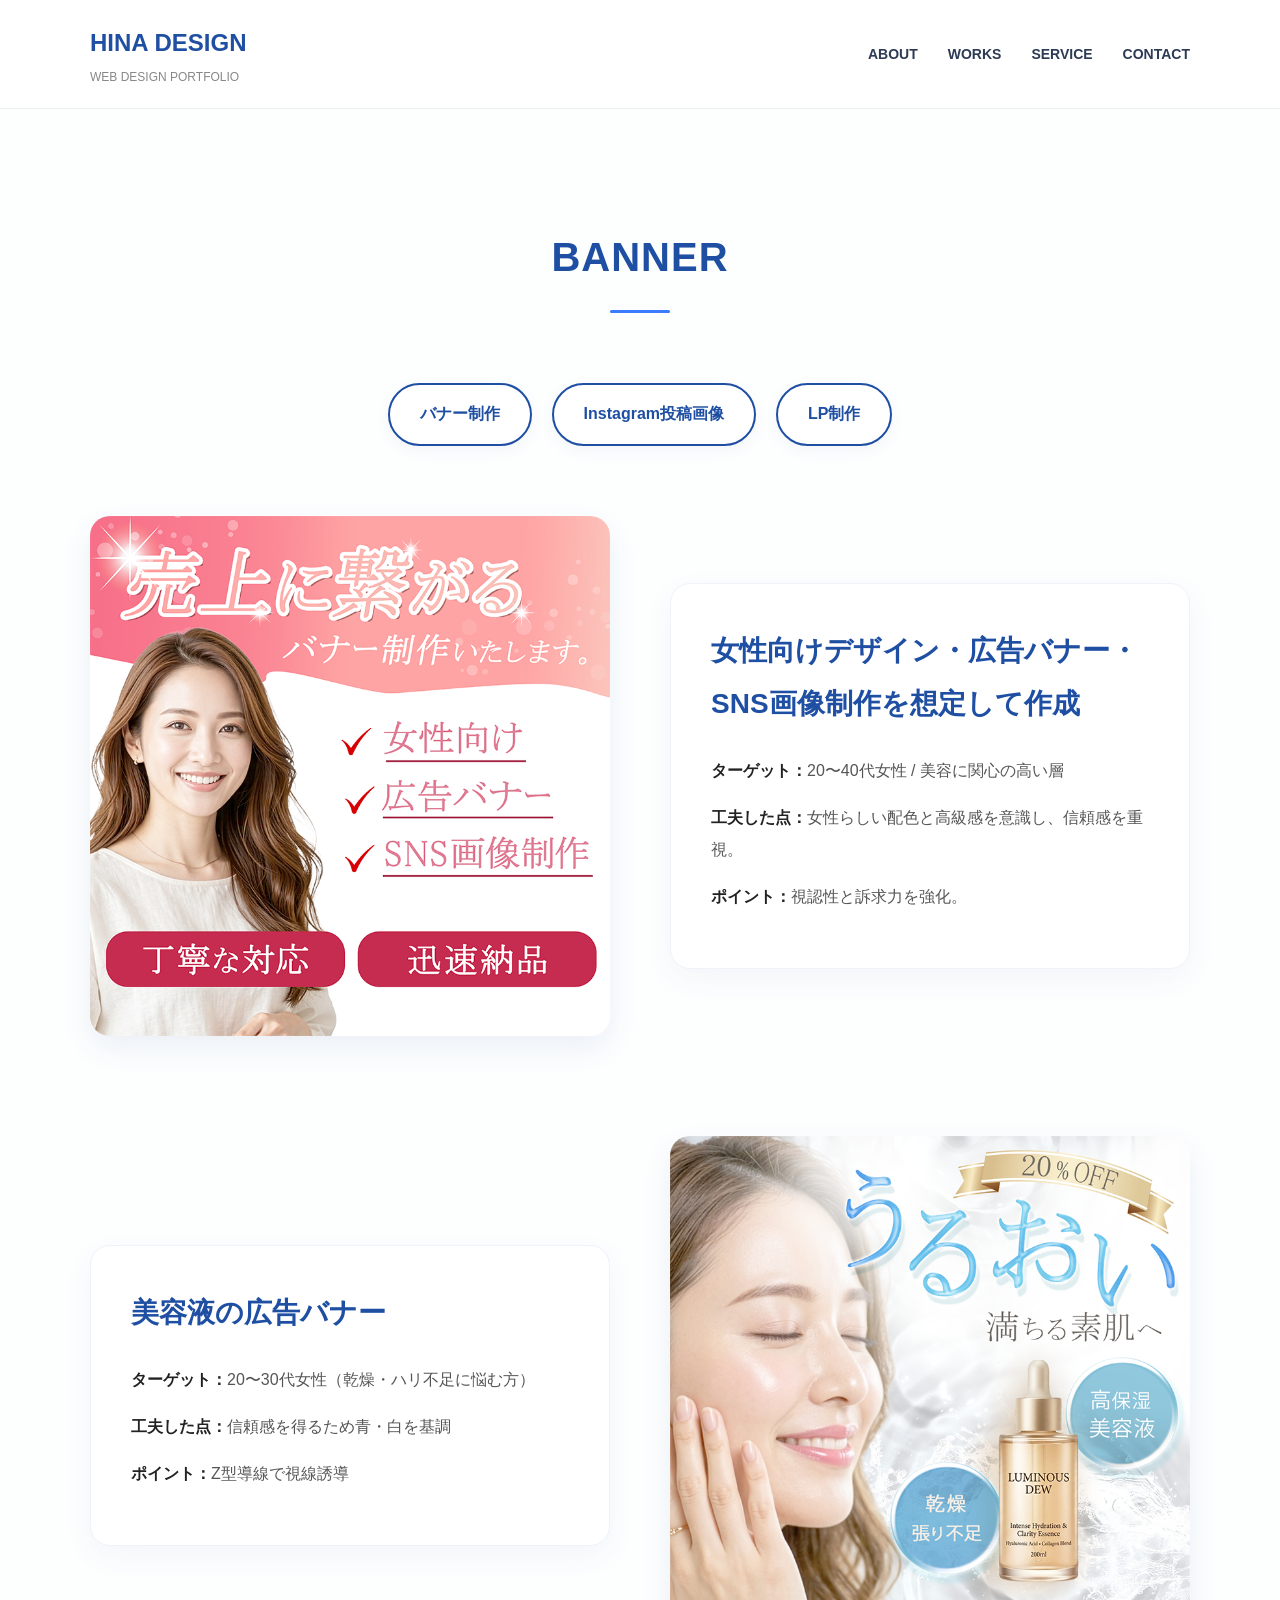
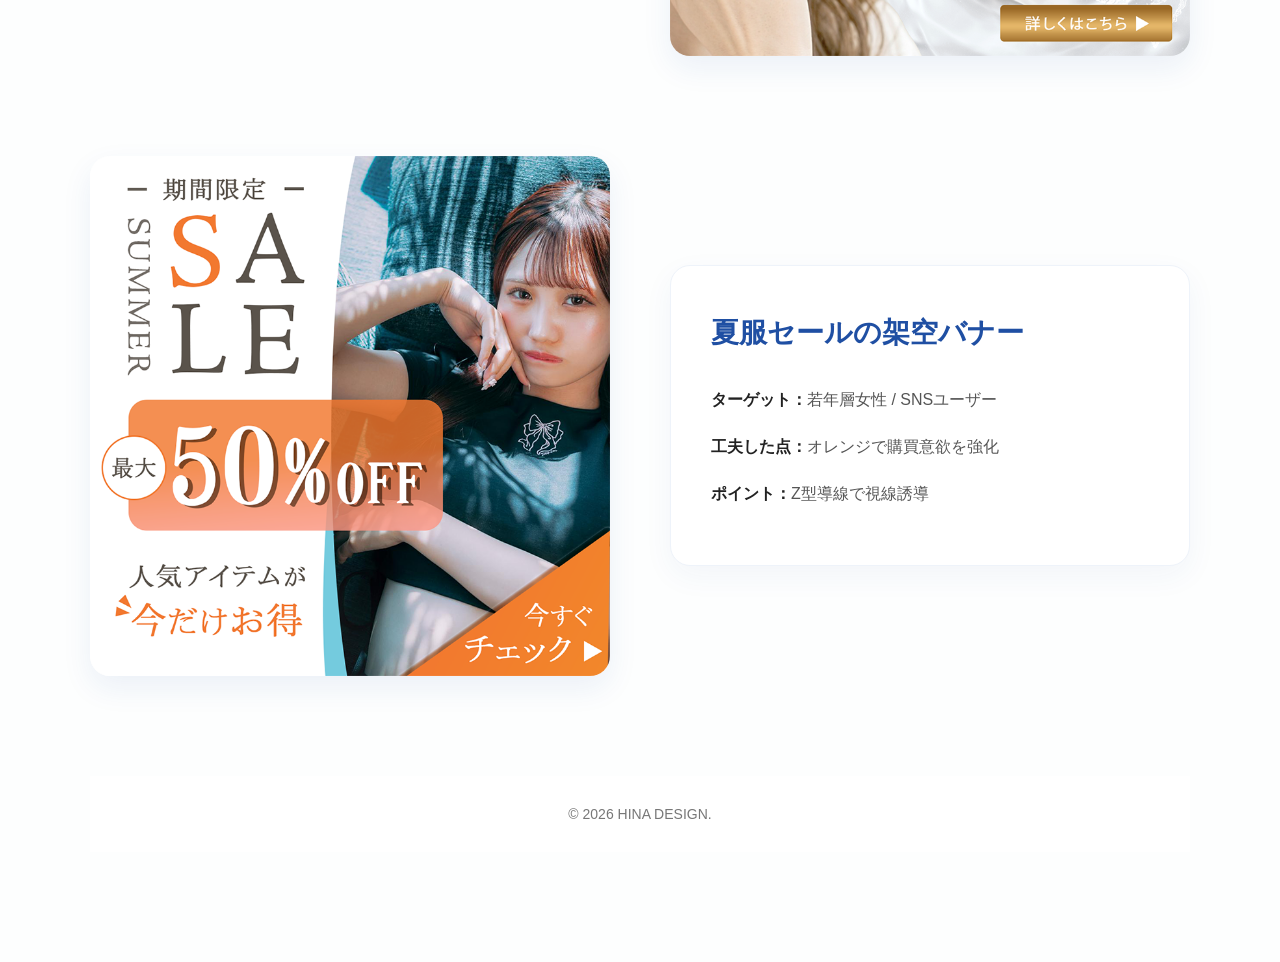
==== banner.html @ ba979d72 "Initial commit" ====
<!DOCTYPE html>
<html lang="ja">
<head>
  <meta charset="UTF-8">
  <meta name="viewport" content="width=device-width, initial-scale=1.0">
  <title>WORKS | HINA DESIGN</title>
  <link rel="stylesheet" href="style.css">
</head>
<body>

<header class="header">
  <div class="container nav">
    <div class="logo">
      <h1><a href="index.html">HINA DESIGN</a></h1>
      <p>WEB DESIGN PORTFOLIO</p>
    </div>

    <nav>
      <ul class="menu">
        <li><a href="index.html#about">ABOUT</a></li>
        <li><a href="index.html#works">WORKS</a></li>
        <li><a href="index.html#service">SERVICE</a></li>
        <li><a href="index.html#contact">CONTACT</a></li>
      </ul>
    </nav>
  </div>
</header>

<section class="section works-page">
  <div class="container">
    <h2 class="section-title">BANNER
    </h2>
    <!-- Category Navigation -->
    <div class="works-category-nav">
      <a href="banner.html" class="category-btn">バナー制作</a>
      <a href="instagram.html" class="category-btn">Instagram投稿画像</a>
      <a href="lp.html" class="category-btn">LP制作</a>
    </div>

    <!-- Work 1 -->
<div class="work-detail">
  <div class="work-image">
      <img src="img/work1.png" alt="制作実績1">
  </div>
  <div class="work-text">
    <h3>女性向けデザイン・広告バナー・SNS画像制作を想定して作成</h3>
    <p><strong>ターゲット：</strong>20〜40代女性 / 美容に関心の高い層</p>
    <p><strong>工夫した点：</strong>女性らしい配色と高級感を意識し、信頼感を重視。</p>
    <p><strong>ポイント：</strong>視認性と訴求力を強化。</p>
  </div>
</div>


   <!-- Work 2 -->
<div class="work-detail reverse">
  <div class="work-image">
      <img src="img/work2.png" alt="制作実績2">
  </div>
  <div class="work-text">
    <h3>美容液の広告バナー</h3>
    <p><strong>ターゲット：</strong>20〜30代女性（乾燥・ハリ不足に悩む方）</p>
    <p><strong>工夫した点：</strong>信頼感を得るため青・白を基調</p>
    <p><strong>ポイント：</strong>Z型導線で視線誘導</p>
  </div>
</div>
 <!-- Work 3 -->
<div class="work-detail">
  <div class="work-image">
      <img src="img/work3.png" alt="制作実績1">
  </div>
  <div class="work-text">
    <h3>夏服セールの架空バナー</h3>
    <p><strong>ターゲット：</strong>若年層女性 / SNSユーザー</p>
    <p><strong>工夫した点：</strong>オレンジで購買意欲を強化</p>
    <p><strong>ポイント：</strong>Z型導線で視線誘導</p>
  </div>
</div>
<footer class="footer">
  <p>© 2026 HINA DESIGN.</p>
</footer>

</html>
---- style.css ----
/* ===============================
   Reset
=============================== */
*{
  margin:0;
  padding:0;
  box-sizing:border-box;
}

body{
  font-family:"Yu Gothic","Hiragino Kaku Gothic ProN",sans-serif;
  color:#333;
  background:#fff;
  line-height:1.7;
}

img{
  width:100%;
  display:block;
}

a{
  text-decoration:none;
  color:inherit;
}

ul{
  list-style:none;
}

/* ===============================
   Common
=============================== */
.container{
  width:90%;
  max-width:1100px;
  margin:0 auto;
}

.section{
  padding:80px 0;
}

.section-title{
  text-align:center;
  font-size:32px;
  color:#1f4fa3;
  margin-bottom:50px;
  letter-spacing:1px;
}

.gray{
  background:#f7f9fc;
}

.blue{
  background:linear-gradient(135deg,#1f4fa3,#3a7bff);
}

.white{
  color:#fff;
}
/* ===============================
   全体トーン改善
=============================== */
body{
  background:#fdfefe;
  color:#2d3b55;
  font-family:"Yu Gothic","Hiragino Kaku Gothic ProN",sans-serif;
  line-height:1.9;
}

.section{
  padding:110px 0;
}

.section-title{
  font-size:42px;
  color:#1f4fa3;
  margin-bottom:70px;
  font-weight:700;
}
.section-title.white{
  color:#fff;
}

/* ===============================
   Header
=============================== */
.header{
  background:#fff;
  border-bottom:1px solid #eee;
  position:sticky;
  top:0;
  z-index:1000;
}

.nav{
  display:flex;
  justify-content:space-between;
  align-items:center;
  padding:20px 0;
}

.logo h1{
  font-size:24px;
  color:#1f4fa3;
}

.logo p{
  font-size:12px;
  color:#888;
}

.menu{
  display:flex;
  gap:30px;
}

.menu a{
  font-size:14px;
  font-weight:bold;
  transition:.3s;
}

.menu a:hover{
  color:#1f4fa3;
}

/* -------------------------------
   Header 高級感UP
--------------------------------*/
.header{
  backdrop-filter: blur(10px);
  background:rgba(255,255,255,0.95);
  transition:.3s;
}

.header.scroll{
  box-shadow:0 4px 20px rgba(0,0,0,.08);
}

/* ===============================
   Hero
=============================== */
.hero{
  padding:80px 0;
  background:#f8fbff;
}

.hero-wrap{
  display:flex;
  align-items:center;
  gap:60px;
}

.hero-text{
  flex:1;
}

.sub{
  color:#3a7bff;
  font-weight:bold;
  font-size:14px;
  letter-spacing:1px;
}

.hero-text h2{
  font-size:46px;
  line-height:1.4;
  margin:15px 0 20px;
  color:#222;
}

.hero-text p{
  font-size:16px;
  color:#666;
  margin-bottom:30px;
}

.hero-btn{
  display:flex;
  gap:15px;
  flex-wrap:wrap;
}

.btn{
  display:inline-block;
  padding:14px 28px;
  border-radius:8px;
  border:2px solid #1f4fa3;
  color:#1f4fa3;
  font-weight:bold;
  transition:.3s;
}

.btn:hover{
  opacity:.8;
}

.primary{
  background:#1f4fa3;
  color:#fff;
}

.hero-image{
  flex:1;
}

.hero-image img{
  border-radius:20px;
  box-shadow:0 10px 30px rgba(0,0,0,.08);
}
/* -------------------------------
   Hero 強化
--------------------------------*/
.hero{
  padding:120px 0;
}

.hero-text h2{
  font-size:52px;
  font-weight:700;
  letter-spacing:1px;
}

.hero-text p{
  font-size:18px;
  line-height:1.9;
}

.sub{
  display:inline-block;
  margin-bottom:10px;
  font-size:15px;
  text-transform:uppercase;
}
/* ボタン洗練 */
.btn{
  border-radius:50px;
  padding:16px 34px;
  box-shadow:0 5px 15px rgba(31,79,163,.08);
}

.btn:hover{
  transform:translateY(-3px);
}
/* ===============================
   About
=============================== */
.about-box{
  display:grid;
  grid-template-columns:2fr 1fr;
  gap:40px;
}

.about-text h3{
  font-size:28px;
  margin-bottom:20px;
  color:#1f4fa3;
}

.about-text p{
  color:#555;
}

.profile-card{
  background:#f7f9fc;
  padding:30px;
  border-radius:16px;
}

.profile-card li{
  margin-bottom:15px;
  color:#555;
}
/* -------------------------------
   About セクション改善
--------------------------------*/
.about-text h3{
  font-size:36px;
  line-height:1.5;
}

.about-text h4{
  font-size:24px;
  line-height:1.8;
  margin-bottom:20px;
  color:#222;
  font-weight:700;
}
/* 強調ワード */
.about-text h4 span{
  color:#1f4fa3;
}
/* 本文 */
.about-text p{
  font-size:17px;
  line-height:2;
  color:#555;
}

/* カード */
.profile-card{
  background:#f8fbff;
  border:1px solid #e5edf8;
  box-shadow:0 10px 25px rgba(31,79,163,.06);
  padding:35px;
}

.profile-card li{
  font-size:16px;
  line-height:1.9;
  margin-bottom:18px;
}
/* ===============================
   Works
=============================== */
.works-grid{
  display:grid;
  grid-template-columns:repeat(3,1fr);
  gap:25px;
}

.work-item{
  background:#fff;
  border-radius:16px;
  overflow:hidden;
  box-shadow:0 8px 25px rgba(0,0,0,.05);
  transition:.3s;
}

.work-item:hover{
  transform:translateY(-5px);
}
/* -------------------------------
   Works 高級感UP
--------------------------------*/
.work-item{
  border:1px solid #eef3fa;
}

.work-item img{
  transition:.4s;
}

.work-item:hover img{
  transform:scale(1.03);
}

/* ===============================
   WORKS MORE BUTTON
=============================== */
.works-more{
  text-align:center;
  margin-top:50px;
}

.works-more .btn{
  min-width:220px;
  font-size:16px;
  letter-spacing:1px;
}
/* ===============================
   WORKS 改善
=============================== */
.works-grid{
  display:grid;
  grid-template-columns:repeat(3,1fr);
  gap:35px;
}

.work-item{
  background:#fff;
  border-radius:18px;
  overflow:hidden;
  box-shadow:0 12px 30px rgba(31,79,163,.05);
  transition:.3s;
}

.work-item img{
  aspect-ratio:1/1;
  object-fit:cover;
}

.work-content{
  padding:18px;
}

.work-content h3{
  font-size:18px;
  margin-bottom:10px;
  color:#1f4fa3;
}

.work-tags{
  display:flex;
  flex-wrap:wrap;
  gap:8px;
}

.work-tags span{
  font-size:12px;
  padding:4px 10px;
  background:#eef4ff;
  color:#1f4fa3;
  border-radius:30px;
}

/* ===============================
   Service
=============================== */
.service-grid{
  display:grid;
  grid-template-columns:repeat(3,1fr);
  gap:25px;
}

.service-card{
  background:#fff;
  border:1px solid #eee;
  padding:35px 25px;
  border-radius:16px;
  text-align:center;
  box-shadow:0 8px 20px rgba(0,0,0,.04);
}

.service-card h3{
  font-size:22px;
  margin-bottom:15px;
  color:#1f4fa3;
}

.service-card p{
  color:#666;
}
/* -------------------------------
   Service 洗練
--------------------------------*/
.service-card{
  transition:.3s;
}

.service-card:hover{
  transform:translateY(-8px);
  box-shadow:0 15px 35px rgba(31,79,163,.08);
}

/* ===============================
   Contact
=============================== */
.contact-box{
  text-align:center;
}

.contact-box p{
  color:#fff;
  margin-bottom:30px;
}

.white-btn{
  background:#fff;
  color:#1f4fa3;
  border:none;
}
/* -------------------------------
   Contact
--------------------------------*/
.contact-box p{
  font-size:18px;
}

.white-btn{
  border-radius:50px;
  padding:16px 34px;
  font-weight:700;
}
/* -------------------------------
   Section title
--------------------------------*/
.section-title{
  font-size:40px;
  font-weight:700;
  margin-bottom:70px;
  position:relative;
}

.section-title::after{
  content:"";
  display:block;
  width:60px;
  height:3px;
  background:#3a7bff;
  margin:15px auto 0;
  border-radius:10px;
}
/* ===============================
   PROCESS
=============================== */
.process-grid{
  display:grid;
  grid-template-columns:repeat(5,1fr);
  gap:20px;
}

.process-card{
  background:#fff;
  padding:30px 20px;
  border-radius:18px;
  text-align:center;
  box-shadow:0 8px 25px rgba(31,79,163,.05);
}

.process-number{
  width:42px;
  height:42px;
  border-radius:50%;
  background:#1f4fa3;
  color:#fff;
  display:flex;
  align-items:center;
  justify-content:center;
  margin:0 auto 15px;
  font-weight:bold;
}
/* ===============================
   SNS
=============================== */
.sns-icons{
  display:flex;
  gap:20px;
  margin-top:20px;
}

.sns-icons a{
  width:55px;
  height:55px;
  border-radius:50%;
  background:#fff;
  display:flex;
  align-items:center;
  justify-content:center;
  box-shadow:0 5px 15px rgba(31,79,163,.08);
  transition:.3s;
}

.sns-icons a:hover{
  transform:translateY(-4px);
}

/* ===============================
   装飾
=============================== */
.decor-leaf{
  position:absolute;
  opacity:.12;
  max-width:180px;
}

/* -------------------------------
   Fade animation
--------------------------------*/


.show{
  opacity:1;
  transform:translateY(0);
}
/* ===============================
   Footer
=============================== */
.footer{
  text-align:center;
  padding:25px 0;
  background:#fff;
  color:#777;
  font-size:14px;
}





/* ===============================
  align-items:center;
  margin-bottom:100px;
}

/* 左右交互配置 */
.work-detail.reverse .work-image{
  order:2;
}

.work-detail.reverse .work-text{
  order:1;
}

.work-image img{
  width:100%;
  border-radius:20px;
  box-shadow:0 12px 30px rgba(31,79,163,.08);
  transition:.3s;
}

.work-image img:hover{
  transform:translateY(-5px);
}

.work-text{
  background:#fff;
  padding:40px;
  border-radius:20px;
  box-shadow:0 10px 30px rgba(31,79,163,.05);
  border:1px solid #eef3fa;
}

.work-text h3{
  font-size:28px;
  color:#1f4fa3;
  margin-bottom:25px;
}

.work-text p{
  font-size:16px;
  line-height:2;
  color:#555;
  margin-bottom:15px;
}

.work-text strong{
  color:#222;
}
/* ===============================
   WORKS CATEGORY NAVIGATION
=============================== */
.works-category-nav{
  display:flex;
  justify-content:center;
  gap:20px;
  flex-wrap:wrap;
  margin-bottom:70px;
}

.category-btn{
  display:inline-block;
  padding:14px 30px;
  border:2px solid #1f4fa3;
  border-radius:50px;
  color:#1f4fa3;
  font-weight:700;
  transition:.3s;
  background:#fff;
  box-shadow:0 5px 15px rgba(31,79,163,.05);
}

.category-btn:hover{
  background:#1f4fa3;
  color:#fff;
  transform:translateY(-3px);
}
/* ===============================
   CONTACT PAGE
=============================== */
.contact-page{
  background:#f8fbff;
}

.contact-intro{
  text-align:center;
  font-size:17px;
  color:#555;
  line-height:2;
  margin-bottom:60px;
}
.contact-form{
  max-width:760px;
  margin:0 auto;
  background:#fff;
  padding:50px;
  border-radius:24px;
  box-shadow:0 15px 40px rgba(31,79,163,.08);
  border:1px solid #eef3fa;
}

.form-group{
  margin-bottom:30px;
}

.form-group label{
  display:block;
  font-weight:700;
  margin-bottom:10px;
  color:#2d3b55;
}
.form-group label span{
  display:inline-block;
  margin-left:8px;
  font-size:12px;
  color:#fff;
  background:#ff6b6b;
  padding:3px 8px;
  border-radius:20px;
}

.form-group input,
.form-group select,
.form-group textarea{
  width:100%;
  padding:16px;
  border:1px solid #d9e4f2;
  border-radius:12px;
  font-size:16px;
  font-family:inherit;
  transition:.3s;
  background:#fcfdff;
}
.form-group input:focus,
.form-group select:focus,
.form-group textarea:focus{
  outline:none;
  border-color:#3a7bff;
  box-shadow:0 0 0 4px rgba(58,123,255,.08);
}

textarea{
  resize:vertical;
}
.submit-btn{
  display:block;
  width:100%;
  padding:18px;
  background:linear-gradient(135deg,#1f4fa3,#3a7bff);
  color:#fff;
  border:none;
  border-radius:50px;
  font-size:18px;
  font-weight:700;
  cursor:pointer;
  transition:.3s;
  box-shadow:0 10px 25px rgba(31,79,163,.15);
}

.submit-btn:hover{
  transform:translateY(-3px);
  opacity:.95;
}

/* ===============================
   Responsive
=============================== */
@media(max-width:768px){

  .nav{
    flex-direction:column;
    gap:15px;
  }

  .menu{
    gap:15px;
    flex-wrap:wrap;
    justify-content:center;
  }

  .hero-wrap{
    flex-direction:column;
  }

  .hero-text h2{
    font-size:32px;
  }

  .about-box{
    grid-template-columns:1fr;
  }

  .works-grid{
    grid-template-columns:1fr;
  }

  .service-grid{
    grid-template-columns:1fr;
  }

  .section{
    padding:60px 0;
  }

  .section-title{
    font-size:26px;
  }
}
.work-detail{
  display:grid;
  grid-template-columns:1fr 1fr;
  gap:60px;
  align-items:center;
  margin-bottom:100px;
}

.work-detail.reverse .work-image{
  order:2;
}

.work-detail.reverse .work-text{
  order:1;
}
/* ===============================
   CATEGORY PAGE
=============================== */
.category-page{
  background:#fdfefe;
}

.category-grid{
  display:grid;
  grid-template-columns:repeat(3,1fr);
  gap:35px;
  margin-top:50px;
}

.category-item{
  display:block;
  background:#fff;
  border-radius:20px;
  overflow:hidden;
  border:1px solid #eef3fa;
  box-shadow:0 12px 30px rgba(31,79,163,.05);
  transition:.3s;
}

.category-item:hover{
  transform:translateY(-8px);
  box-shadow:0 18px 40px rgba(31,79,163,.10);
}

.category-item img{
  width:100%;
  aspect-ratio:1/1;
  object-fit:cover;
  display:block;
  transition:.4s;
}

.category-item:hover img{
  transform:scale(1.03);
}
/* -------------------------------
   Responsive改善
--------------------------------*/
@media(max-width:768px){

  .hero{
    padding:80px 0;
  }

  .hero-text h2{
    font-size:36px;
  }

  .about-text h3{
    font-size:30px;
  }

  .about-text h4{
    font-size:22px;
  }

  .section-title{
    font-size:30px;
  }

  .btn{
    width:100%;
    text-align:center;
  }

  .hero-btn{
    flex-direction:column;
  }
  /* ===============================
   Responsive
=============================== */
@media(max-width:768px){

  .work-detail{
    grid-template-columns:1fr;
    gap:30px;
    margin-bottom:70px;
  }

  .work-detail.reverse .work-image,
  .work-detail.reverse .work-text{
    order:initial;
  }

  .work-text{
    padding:25px;
  }

  .work-text h3{
    font-size:24px;
  }
}
}
@media(max-width:768px){
  .works-category-nav{
    flex-direction:column;
    align-items:center;
  }

  .category-btn{
    width:100%;
    max-width:320px;
    text-align:center;
  }
}
@media(max-width:768px){

  .work-detail{
    grid-template-columns:1fr;
    gap:30px;
    margin-bottom:70px;
  }

  .work-detail.reverse .work-image,
  .work-detail.reverse .work-text{
    order:initial;
  }

  .work-text{
    padding:25px;
  }

  .work-text h3{
    font-size:24px;
  }
  @media(max-width:992px){
  .category-grid{
    grid-template-columns:repeat(2,1fr);
  }
}

@media(max-width:768px){
  .category-grid{
    grid-template-columns:1fr;
    gap:25px;
  }

  .section-title{
    font-size:30px;
  }
}
/* ===============================
   Responsive
=============================== */
@media(max-width:768px){
  .contact-form{
    padding:30px 20px;
  }

  .contact-intro{
    font-size:15px;
  }

  .section-title{
    font-size:30px;
  }
}
}
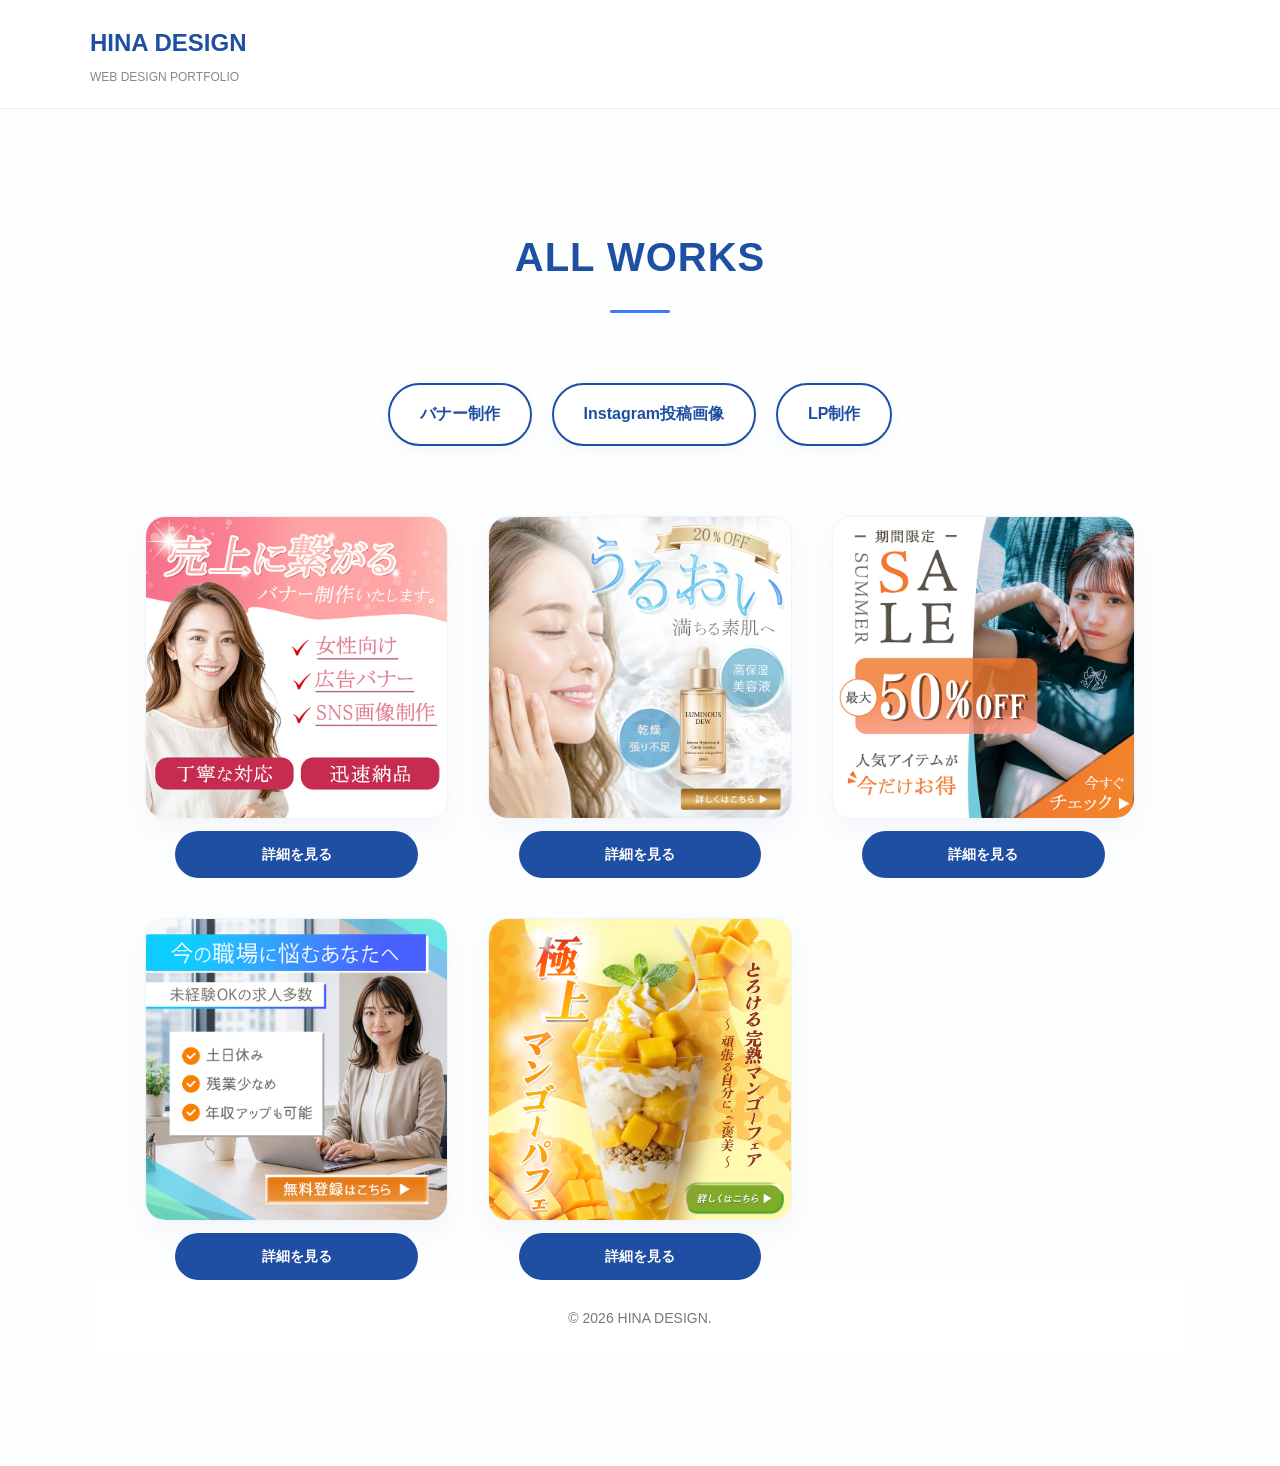
==== commit 93a49064: "修正" ====
--- a/banner.html
+++ b/banner.html
@@ -1,82 +1,88 @@
 <!DOCTYPE html>
 <html lang="ja">
+
 <head>
-  <meta charset="UTF-8">
-  <meta name="viewport" content="width=device-width, initial-scale=1.0">
-  <title>WORKS | HINA DESIGN</title>
-  <link rel="stylesheet" href="style.css">
+    <meta charset="UTF-8">
+    <meta name="viewport" content="width=device-width, initial-scale=1.0">
+    <title>WORKS | HINA DESIGN</title>
+    <link rel="stylesheet" href="style.css">
 </head>
+
 <body>
 
-<header class="header">
-  <div class="container nav">
-    <div class="logo">
-      <h1><a href="index.html">HINA DESIGN</a></h1>
-      <p>WEB DESIGN PORTFOLIO</p>
-    </div>
+    <header class="header">
+        <div class="container nav">
+            <div class="logo">
+                <h1><a href="index.html">HINA DESIGN</a></h1>
+                <p>WEB DESIGN PORTFOLIO</p>
+            </div>
 
-    <nav>
-      <ul class="menu">
-        <li><a href="index.html#about">ABOUT</a></li>
-        <li><a href="index.html#works">WORKS</a></li>
-        <li><a href="index.html#service">SERVICE</a></li>
-        <li><a href="index.html#contact">CONTACT</a></li>
-      </ul>
-    </nav>
-  </div>
-</header>
+            <nav>
+                <ul class="menu">
+                    <li><a href="index.html#about">ABOUT</a></li>
+                    <li><a href="index.html#works">WORKS</a></li>
+                    <li><a href="index.html#service">SERVICE</a></li>
+                    <li><a href="index.html#contact">CONTACT</a></li>
+                </ul>
+            </nav>
+        </div>
+    </header>
 
-<section class="section works-page">
-  <div class="container">
-    <h2 class="section-title">BANNER
-    </h2>
-    <!-- Category Navigation -->
-    <div class="works-category-nav">
-      <a href="banner.html" class="category-btn">バナー制作</a>
-      <a href="instagram.html" class="category-btn">Instagram投稿画像</a>
-      <a href="lp.html" class="category-btn">LP制作</a>
-    </div>
+    <section class="section works-page">
+        <div class="container">
+            <h2 class="section-title">ALL WORKS
+            </h2>
+            <!-- Category Navigation -->
+            <div class="works-category-nav">
+                <a href="banner.html" class="category-btn">バナー制作</a>
+                <a href="instagram.html" class="category-btn">Instagram投稿画像</a>
+                <a href="lp.html" class="category-btn">LP制作</a>
+            </div>
 
-    <!-- Work 1 -->
-<div class="work-detail">
-  <div class="work-image">
-      <img src="img/work1.png" alt="制作実績1">
-  </div>
-  <div class="work-text">
-    <h3>女性向けデザイン・広告バナー・SNS画像制作を想定して作成</h3>
-    <p><strong>ターゲット：</strong>20〜40代女性 / 美容に関心の高い層</p>
-    <p><strong>工夫した点：</strong>女性らしい配色と高級感を意識し、信頼感を重視。</p>
-    <p><strong>ポイント：</strong>視認性と訴求力を強化。</p>
-  </div>
-</div>
+            <section class="category-page">
+                <div class="container">
+                    <div class="category-grid">
 
+                        <div class="work-card">
+                            <a href="work1.html" class="category-item">
+                                <img src="img/work1.png" alt="バナー制作1">
+                            </a>
+                            <a href="work1.html" class="detail-btn">詳細を見る</a>
+                        </div>
 
-   <!-- Work 2 -->
-<div class="work-detail reverse">
-  <div class="work-image">
-      <img src="img/work2.png" alt="制作実績2">
-  </div>
-  <div class="work-text">
-    <h3>美容液の広告バナー</h3>
-    <p><strong>ターゲット：</strong>20〜30代女性（乾燥・ハリ不足に悩む方）</p>
-    <p><strong>工夫した点：</strong>信頼感を得るため青・白を基調</p>
-    <p><strong>ポイント：</strong>Z型導線で視線誘導</p>
-  </div>
-</div>
- <!-- Work 3 -->
-<div class="work-detail">
-  <div class="work-image">
-      <img src="img/work3.png" alt="制作実績1">
-  </div>
-  <div class="work-text">
-    <h3>夏服セールの架空バナー</h3>
-    <p><strong>ターゲット：</strong>若年層女性 / SNSユーザー</p>
-    <p><strong>工夫した点：</strong>オレンジで購買意欲を強化</p>
-    <p><strong>ポイント：</strong>Z型導線で視線誘導</p>
-  </div>
-</div>
-<footer class="footer">
-  <p>© 2026 HINA DESIGN.</p>
-</footer>
+                        <div class="work-card">
+                            <a href="work2.html" class="category-item">
+                                <img src="img/work2.png" alt="バナー制作2">
+                            </a>
+                            <a href="work2.html" class="detail-btn">詳細を見る</a>
+                        </div>
+
+                        <div class="work-card">
+                            <a href="#" class="category-item">
+                                <img src="img/work3.png" alt="バナー制作3">
+                            </a>
+                            <a href="#" class="detail-btn">詳細を見る</a>
+                        </div>
+
+                        <div class="work-card">
+                            <a href="#" class="category-item">
+                                <img src="img/work4.png" alt="バナー制作4">
+                            </a>
+                            <a href="#" class="detail-btn">詳細を見る</a>
+                        </div>
+
+                        <div class="work-card">
+                            <a href="#" class="category-item">
+                                <img src="img/work5.jpg" alt="バナー制作5">
+                            </a>
+                            <a href="#" class="detail-btn">詳細を見る</a>
+                        </div>
+
+                    </div>
+                </div>
+            </section>
+            <footer class="footer">
+                <p>© 2026 HINA DESIGN.</p>
+            </footer>
 
 </html>
--- a/style.css
+++ b/style.css
@@ -811,11 +811,15 @@
   background:#fdfefe;
 }
 
-.category-grid{
-  display:grid;
-  grid-template-columns:repeat(3,1fr);
-  gap:35px;
-  margin-top:50px;
+.category-grid {
+    display: grid;
+    grid-template-columns: repeat(auto-fit, minmax(250px, 1fr));
+    gap: 40px;
+}
+.work-card {
+    display: flex;
+    flex-direction: column;
+    align-items: center;
 }
 
 .category-item{
@@ -833,16 +837,313 @@
   box-shadow:0 18px 40px rgba(31,79,163,.10);
 }
 
-.category-item img{
-  width:100%;
-  aspect-ratio:1/1;
-  object-fit:cover;
-  display:block;
-  transition:.4s;
+.category-item img {
+    width: 100%;
+    display: block;
+    border-radius: 12px;
+    box-shadow: 0 4px 12px rgba(0, 0, 0, 0.08);
+    transition: transform 0.3s ease;
+}
+.category-item img:hover {
+    transform: scale(1.03);
 }
 
 .category-item:hover img{
   transform:scale(1.03);
+}
+/*詳細ボタンの装飾*/
+.detail-btn {
+    display: block;
+    width: 80%;
+    text-align: center;
+    margin-top: 12px;
+    padding: 10px 0;
+    background-color: #1f4fa3;;
+    color: white;
+    text-decoration: none;
+    border-radius: 30px;
+    font-size: 14px;
+    font-weight: bold;
+    transition: background-color 0.3s ease, transform 0.3s ease;
+}
+
+.detail-btn:hover {
+    background-color: #ffffff;
+    color: #1f4fa3;
+    border: 2px solid #1f4fa3;
+    transform: translateY(-2px);
+}
+
+/* Hero Section */
+.hero h2 {
+  font-size: 56px;
+  line-height: 1.4;
+  font-weight: bold;
+  color: #222;
+  margin-bottom: 30px;
+}
+
+.hero p {
+  font-size: 20px;
+  line-height: 1.8;
+  color: #666;
+  margin-bottom: 40px;
+}
+
+/* Button */
+.btn {
+  display: inline-block;
+  padding: 18px 38px;
+  border-radius: 50px;
+  font-weight: bold;
+  text-decoration: none;
+  transition: all 0.3s ease;
+  margin-right: 15px;
+}
+
+.btn.primary {
+  background-color: #2f64d6;
+  color: white;
+  box-shadow: 0 8px 20px rgba(47, 100, 214, 0.25);
+}
+
+.btn.primary:hover {
+  transform: translateY(-3px);
+}
+
+.btn.secondary {
+  border: 2px solid #2f64d6;
+  color: #2f64d6;
+  background: white;
+}
+
+.btn.secondary:hover {
+  background: #2f64d6;
+  color: white;
+}
+
+/* Strengths Section */
+.strengths {
+  padding: 100px 0;
+  background: #ffffff;
+}
+
+.strengths h2 {
+  text-align: center;
+  font-size: 40px;
+  margin-bottom: 60px;
+}
+
+.strength-grid {
+  display: grid;
+  grid-template-columns: repeat(3, 1fr);
+  gap: 30px;
+}
+
+.strength-item {
+  background: #f8faff;
+  padding: 35px;
+  border-radius: 20px;
+  box-shadow: 0 5px 15px rgba(0,0,0,0.05);
+}
+
+.strength-item h3 {
+  font-size: 24px;
+  margin-bottom: 15px;
+  color: #2f64d6;
+}
+
+.strength-item p {
+  color: #666;
+  line-height: 1.8;
+}
+nav ul li a {
+  font-size: 18px;
+  font-weight: 600;
+  letter-spacing: 0.05em;
+  transition: color 0.3s ease;
+}
+
+nav ul li a:hover {
+  color: #2f64d6;
+}
+/* ===== 選ばれる3つの理由 セクション ===== */
+
+/* PC */
+.strength-grid {
+  display: grid;
+  grid-template-columns: repeat(3, 1fr);
+  gap: 30px;
+}
+
+.strength-item {
+  background: #f8faff;
+  padding: 35px;
+  border-radius: 20px;
+  box-shadow: 0 5px 15px rgba(0,0,0,0.05);
+}
+
+.strength-item h3 {
+  font-size: 24px;
+  margin-bottom: 15px;
+  color: #2f64d6;
+}
+
+.strength-item p {
+  font-size: 16px;
+  line-height: 1.8;
+  color: #666;
+}
+/* Contact案内ボックス */
+.contact-info-box {
+  max-width: 700px;
+  margin: 40px auto;
+  padding: 40px 30px;
+  background: #fff8fb;
+  border: 2px solid #f8d7e4;
+  border-radius: 20px;
+  text-align: center;
+  box-shadow: 0 8px 20px rgba(0, 0, 0, 0.05);
+}
+
+.contact-info-box h2 {
+  font-size: 28px;
+  margin-bottom: 20px;
+  color: #d86b9d;
+}
+
+.contact-info-box p {
+  font-size: 18px;
+  line-height: 1.8;
+  color: #555;
+  margin-bottom: 25px;
+}
+
+/* Xボタン */
+.x-contact-button {
+  display: inline-block;
+  background: #000;
+  color: #fff;
+  padding: 14px 30px;
+  border-radius: 50px;
+  text-decoration: none;
+  font-size: 18px;
+  font-weight: bold;
+  transition: all 0.3s ease;
+}
+
+.x-contact-button:hover {
+  background: #333;
+  transform: translateY(-2px);
+}
+
+/* メール案内 */
+.sub-contact {
+  margin-top: 25px;
+  font-size: 16px;
+}
+
+.sub-contact a {
+  color: #d86b9d;
+  text-decoration: none;
+  font-weight: bold;
+}
+
+.sub-contact a:hover {
+  text-decoration: underline;
+}
+/* ハンバーガーボタン */
+.hamburger {
+  display: none;
+  flex-direction: column;
+  justify-content: space-between;
+  width: 30px;
+  height: 22px;
+  background: none;
+  border: none;
+  cursor: pointer;
+  position: fixed;
+  top: 20px;
+  right: 20px;
+  z-index: 2000;
+  padding: 0;
+}
+
+/* 三本線 */
+.hamburger span {
+  display: block;
+  width: 100%;
+  height: 3px;
+  background-color: #000;
+  border-radius: 2px;
+}
+/* ハンバーガー改善 */
+.hamburger {
+  width: 36px;
+  height: 26px;
+}
+
+.hamburger span {
+  height: 4px;
+  background-color: #2f66f3;
+}
+.menu {
+  opacity: 0;
+  pointer-events: none;
+  transition: all 0.3s ease;
+}
+
+.menu.active {
+  opacity: 1;
+  pointer-events: auto;
+}
+/* footer内SNSリンク追加用 */
+.contact-social {
+  display: flex;
+  justify-content: center;
+  gap: 20px;
+  margin-top: 30px;
+}
+
+.contact-social a {
+  display: flex;
+  align-items: center;
+  justify-content: center;
+  width: 55px;
+  height: 55px;
+  border-radius: 50%;
+  background-color: white;
+  color: #2f5fd0;
+  font-size: 24px;
+  text-decoration: none;
+  box-shadow: 0 4px 12px rgba(0,0,0,0.12);
+  transition: all 0.3s ease;
+}
+
+.contact-social a:hover {
+  transform: translateY(-4px);
+  color: #ffffff;
+  background-color: #1d4ed8;
+  box-shadow: 0 6px 18px rgba(0,0,0,0.18);
+}
+/* スマホ対応 */
+@media (max-width: 768px) {
+  .contact-info-box {
+    padding: 30px 20px;
+  }
+
+  .contact-info-box h2 {
+    font-size: 24px;
+  }
+
+  .contact-info-box p {
+    font-size: 16px;
+  }
+
+  .x-contact-button {
+    font-size: 16px;
+    padding: 12px 24px;
+  }
 }
 /* -------------------------------
    Responsive改善
@@ -967,3 +1268,94 @@
   }
 }
 }
+/* ===== タブレット対応 ===== */
+@media (max-width: 1024px) {
+  .strength-grid {
+    grid-template-columns: repeat(2, 1fr);
+    gap: 20px;
+  }
+
+  .strength-item {
+    padding: 30px;
+  }
+
+  .strength-item h3 {
+    font-size: 22px;
+  }
+}
+
+
+/* ===== スマホ対応 ===== */
+@media (max-width: 768px) {
+  .strength-grid {
+    grid-template-columns: 1fr;
+    gap: 20px;
+  }
+
+  .strength-item {
+    padding: 25px 20px;
+    text-align: center;
+  }
+
+  .strength-item h3 {
+    font-size: 20px;
+  }
+
+  .strength-item p {
+    font-size: 15px;
+    line-height: 1.7;
+  }
+}
+
+
+/* ===== 小型スマホ対応 ===== */
+@media (max-width: 480px) {
+  .strength-item {
+    padding: 20px 15px;
+  }
+
+  .strength-item h3 {
+    font-size: 18px;
+  }
+
+  .strength-item p {
+    font-size: 14px;
+  }
+}
+/* スマホ表示 */
+@media screen and (max-width: 768px) {
+  .hamburger {
+    display: flex;
+  }
+
+  /* 通常メニュー非表示 */
+  .menu {
+    display: none;
+  }
+
+  /* 開いた時 */
+  .menu.active {
+    display: flex;
+    flex-direction: column;
+    position: fixed;
+    top: 70px;
+    right: 20px;
+    width: 220px;
+    background: #fff;
+    padding: 20px;
+    border-radius: 12px;
+    box-shadow: 0 4px 15px rgba(0,0,0,0.1);
+    gap: 20px;
+    z-index: 1500;
+  }
+
+  .menu li {
+    list-style: none;
+  }
+
+  .menu li a {
+    text-decoration: none;
+    color: #000;
+    font-weight: bold;
+  }
+}
